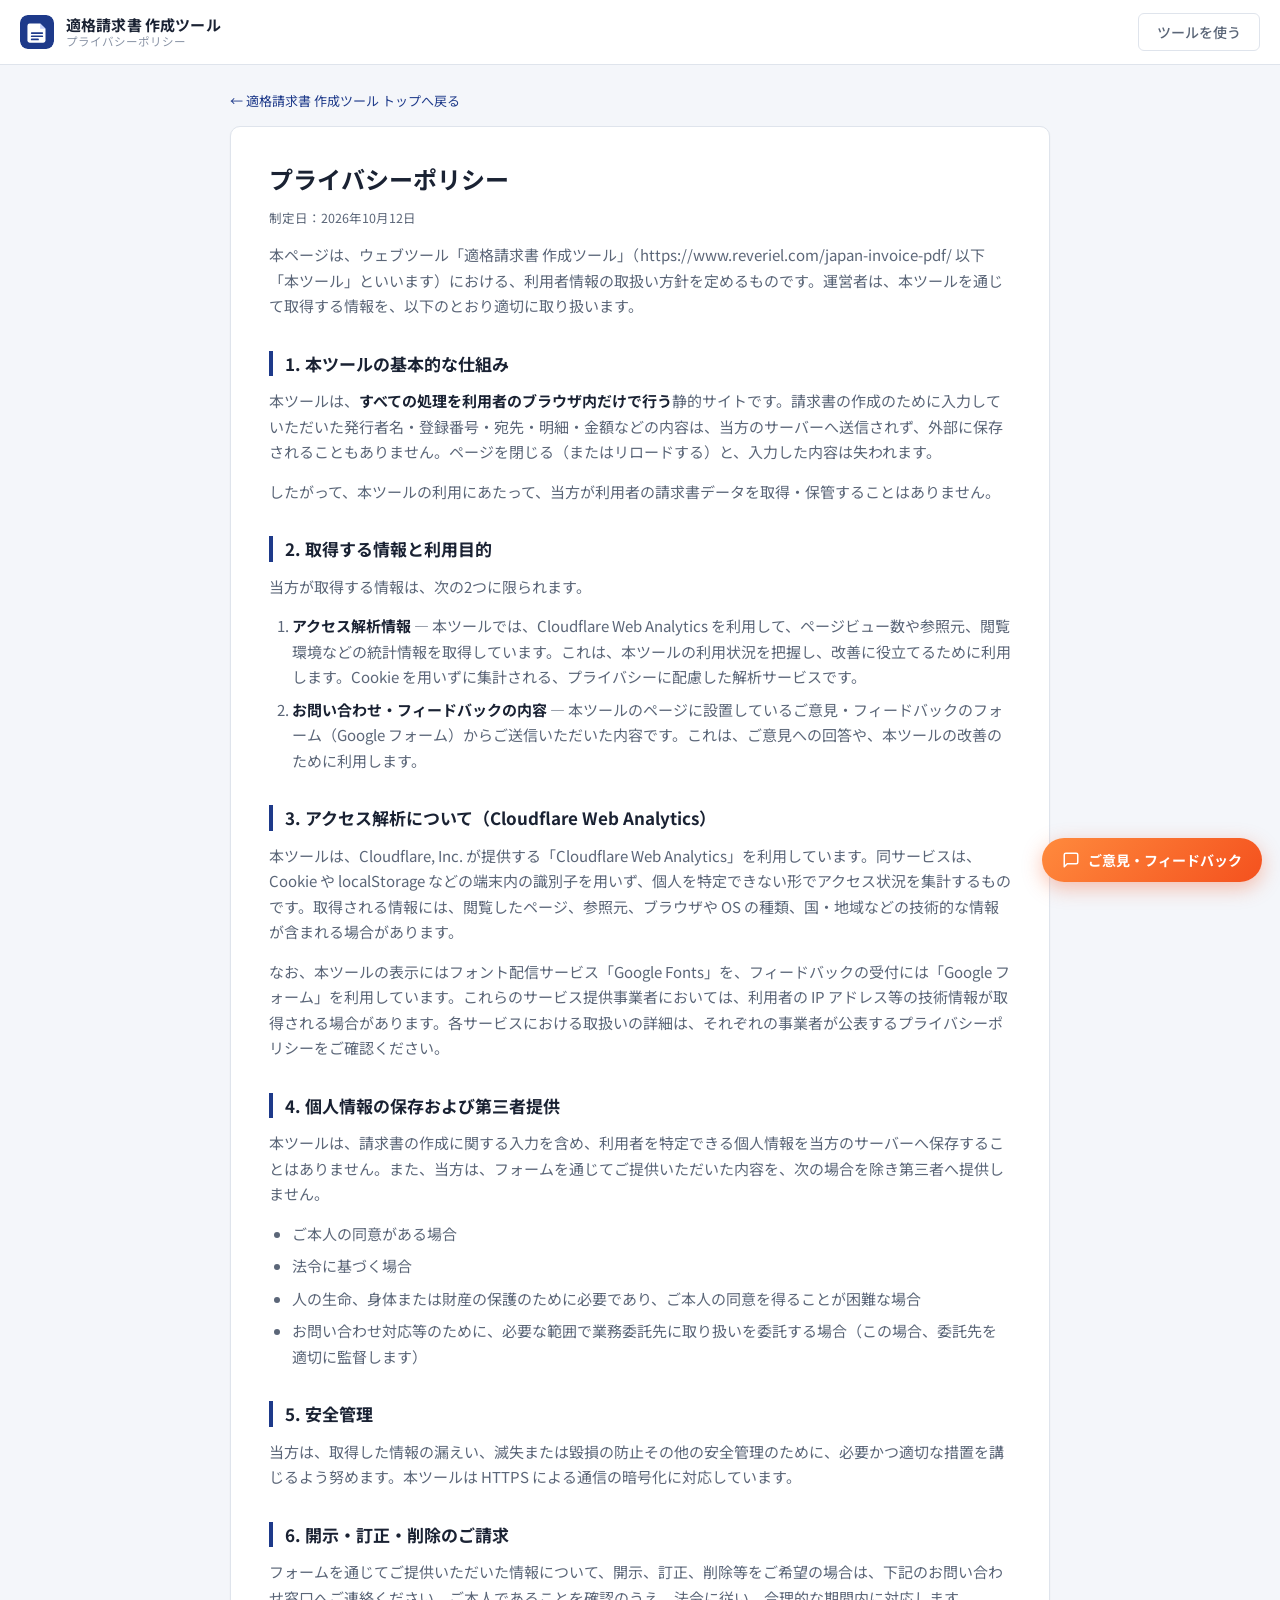
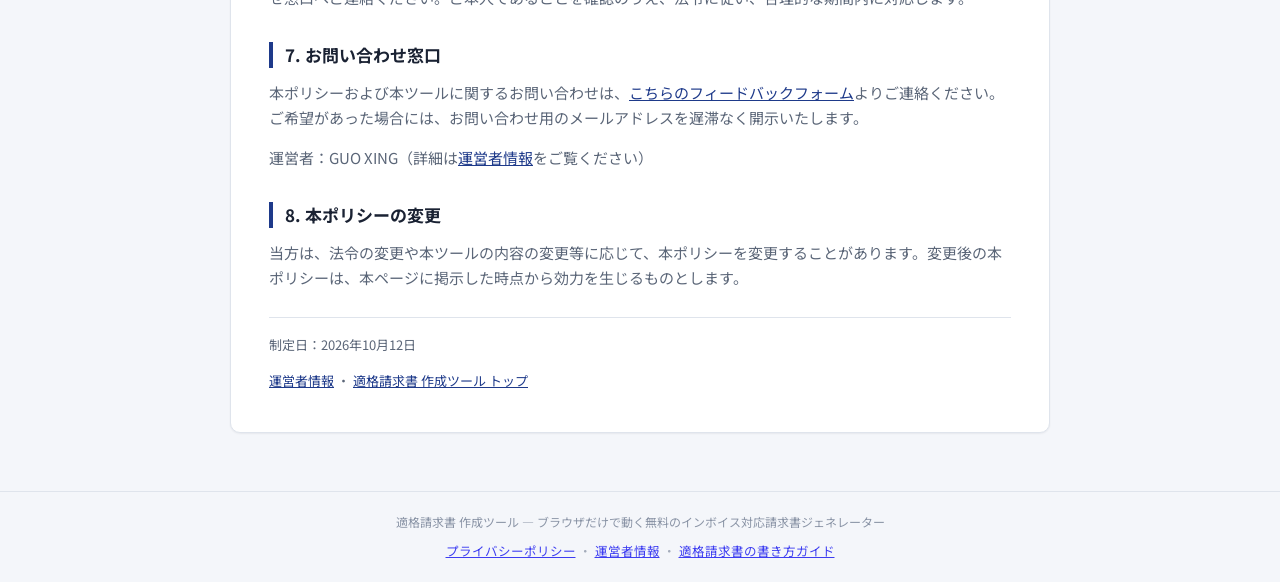
==== privacy.html @ 9e6be1df "PM迭代：补隐私政策/运营者信息/SEO教程页+联盟区块+跨站CTA按钮配色修复" ====
<!DOCTYPE html>
<html lang="ja">
<head>
<meta charset="UTF-8">
<meta name="viewport" content="width=device-width, initial-scale=1">
<title>プライバシーポリシー｜適格請求書 作成ツール</title>
<meta name="description" content="適格請求書 作成ツール（japan-invoice-pdf）のプライバシーポリシーです。入力内容をサーバーに送信しない方針、Cloudflare Web Analytics によるアクセス解析、お問い合わせフォームの取扱いについて記載しています。">
<meta name="robots" content="index, follow">
<link rel="canonical" href="https://www.reveriel.com/japan-invoice-pdf/privacy.html">
<meta property="og:type" content="website">
<meta property="og:title" content="プライバシーポリシー｜適格請求書 作成ツール">
<meta property="og:description" content="入力内容をサーバーに送信しない方針、アクセス解析、お問い合わせの取扱いについて。">
<meta property="og:locale" content="ja_JP">
<meta property="og:url" content="https://www.reveriel.com/japan-invoice-pdf/privacy.html">
<meta property="og:image" content="https://www.reveriel.com/japan-invoice-pdf/og-image.png">
<meta name="twitter:card" content="summary_large_image">
<meta name="twitter:image" content="https://www.reveriel.com/japan-invoice-pdf/og-image.png">
<link rel="icon" href="data:image/svg+xml,%3Csvg xmlns='http://www.w3.org/2000/svg' viewBox='0 0 32 32'%3E%3Crect width='32' height='32' rx='7' fill='%231e3a8a'/%3E%3Cpath d='M9 8h10l5 5v11a2 2 0 0 1-2 2H9a2 2 0 0 1-2-2V10a2 2 0 0 1 2-2z' fill='%23ffffff'/%3E%3Cpath d='M19 8v5h5' fill='%23c7d2fe'/%3E%3Cg stroke='%231e3a8a' stroke-width='1.6' stroke-linecap='round'%3E%3Cpath d='M11 17h10M11 20h10M11 23h6'/%3E%3C/g%3E%3C/svg%3E">
<link rel="preconnect" href="https://fonts.googleapis.com">
<link rel="preconnect" href="https://fonts.gstatic.com" crossorigin>
<link href="https://fonts.googleapis.com/css2?family=Noto+Sans+JP:wght@400;500;700&display=swap" rel="stylesheet">
<link rel="stylesheet" href="style.css">
<link rel="stylesheet" href="legal.css">
<!-- Cloudflare Web Analytics --><script type='module' src='https://static.cloudflareinsights.com/beacon.min.js' data-cf-beacon='{"token": "6fc01bf3ac5e457ba1bd16b91e5b653e"}'></script><!-- End Cloudflare Web Analytics -->
<script type="application/ld+json">
{
  "@context": "https://schema.org",
  "@graph": [
    {
      "@type": "WebPage",
      "name": "プライバシーポリシー",
      "url": "https://www.reveriel.com/japan-invoice-pdf/privacy.html",
      "inLanguage": "ja",
      "description": "適格請求書 作成ツールのプライバシーポリシー。入力内容をサーバーに送信しない方針、アクセス解析、お問い合わせの取扱いについて。",
      "isPartOf": { "@type": "WebSite", "name": "適格請求書 作成ツール", "url": "https://www.reveriel.com/japan-invoice-pdf/" }
    },
    {
      "@type": "BreadcrumbList",
      "itemListElement": [
        { "@type": "ListItem", "position": 1, "name": "適格請求書 作成ツール", "item": "https://www.reveriel.com/japan-invoice-pdf/" },
        { "@type": "ListItem", "position": 2, "name": "プライバシーポリシー", "item": "https://www.reveriel.com/japan-invoice-pdf/privacy.html" }
      ]
    }
  ]
}
</script>
</head>
<body>

<header class="site-header no-print">
  <div class="wrap header-inner">
    <a class="brand" href="https://www.reveriel.com/japan-invoice-pdf/" style="text-decoration:none;color:inherit;">
      <svg class="brand-mark" viewBox="0 0 32 32" aria-hidden="true">
        <rect width="32" height="32" rx="7" fill="currentColor"/>
        <path d="M9 8h10l5 5v11a2 2 0 0 1-2 2H9a2 2 0 0 1-2-2V10a2 2 0 0 1 2-2z" fill="#fff"/>
        <path d="M19 8v5h5" fill="#c7d2fe"/>
        <g stroke="currentColor" stroke-width="1.6" stroke-linecap="round">
          <path d="M11 17h10M11 20h10M11 23h6"/>
        </g>
      </svg>
      <div class="brand-text">
        <strong>適格請求書 作成ツール</strong>
        <span>プライバシーポリシー</span>
      </div>
    </a>
    <div class="header-actions">
      <a class="btn btn-ghost" href="https://www.reveriel.com/japan-invoice-pdf/">ツールを使う</a>
    </div>
  </div>
</header>

<main class="legal-page">
  <div class="wrap">
    <div class="legal-col">
      <a class="legal-back no-print" href="https://www.reveriel.com/japan-invoice-pdf/">← 適格請求書 作成ツール トップへ戻る</a>

      <article class="legal">
        <h1>プライバシーポリシー</h1>
        <p class="legal-meta">制定日：2026年10月12日</p>

        <p>
          本ページは、ウェブツール「適格請求書 作成ツール」（https://www.reveriel.com/japan-invoice-pdf/ 以下「本ツール」といいます）における、利用者情報の取扱い方針を定めるものです。運営者は、本ツールを通じて取得する情報を、以下のとおり適切に取り扱います。
        </p>

        <h2>1. 本ツールの基本的な仕組み</h2>
        <p>
          本ツールは、<strong>すべての処理を利用者のブラウザ内だけで行う</strong>静的サイトです。請求書の作成のために入力していただいた発行者名・登録番号・宛先・明細・金額などの内容は、当方のサーバーへ送信されず、外部に保存されることもありません。ページを閉じる（またはリロードする）と、入力した内容は失われます。
        </p>
        <p>
          したがって、本ツールの利用にあたって、当方が利用者の請求書データを取得・保管することはありません。
        </p>

        <h2>2. 取得する情報と利用目的</h2>
        <p>当方が取得する情報は、次の2つに限られます。</p>
        <ol>
          <li><strong>アクセス解析情報</strong> — 本ツールでは、Cloudflare Web Analytics を利用して、ページビュー数や参照元、閲覧環境などの統計情報を取得しています。これは、本ツールの利用状況を把握し、改善に役立てるために利用します。Cookie を用いずに集計される、プライバシーに配慮した解析サービスです。</li>
          <li><strong>お問い合わせ・フィードバックの内容</strong> — 本ツールのページに設置しているご意見・フィードバックのフォーム（Google フォーム）からご送信いただいた内容です。これは、ご意見への回答や、本ツールの改善のために利用します。</li>
        </ol>

        <h2>3. アクセス解析について（Cloudflare Web Analytics）</h2>
        <p>
          本ツールは、Cloudflare, Inc. が提供する「Cloudflare Web Analytics」を利用しています。同サービスは、Cookie や localStorage などの端末内の識別子を用いず、個人を特定できない形でアクセス状況を集計するものです。取得される情報には、閲覧したページ、参照元、ブラウザや OS の種類、国・地域などの技術的な情報が含まれる場合があります。
        </p>
        <p>
          なお、本ツールの表示にはフォント配信サービス「Google Fonts」を、フィードバックの受付には「Google フォーム」を利用しています。これらのサービス提供事業者においては、利用者の IP アドレス等の技術情報が取得される場合があります。各サービスにおける取扱いの詳細は、それぞれの事業者が公表するプライバシーポリシーをご確認ください。
        </p>

        <h2>4. 個人情報の保存および第三者提供</h2>
        <p>
          本ツールは、請求書の作成に関する入力を含め、利用者を特定できる個人情報を当方のサーバーへ保存することはありません。また、当方は、フォームを通じてご提供いただいた内容を、次の場合を除き第三者へ提供しません。
        </p>
        <ul>
          <li>ご本人の同意がある場合</li>
          <li>法令に基づく場合</li>
          <li>人の生命、身体または財産の保護のために必要であり、ご本人の同意を得ることが困難な場合</li>
          <li>お問い合わせ対応等のために、必要な範囲で業務委託先に取り扱いを委託する場合（この場合、委託先を適切に監督します）</li>
        </ul>

        <h2>5. 安全管理</h2>
        <p>
          当方は、取得した情報の漏えい、滅失または毀損の防止その他の安全管理のために、必要かつ適切な措置を講じるよう努めます。本ツールは HTTPS による通信の暗号化に対応しています。
        </p>

        <h2>6. 開示・訂正・削除のご請求</h2>
        <p>
          フォームを通じてご提供いただいた情報について、開示、訂正、削除等をご希望の場合は、下記のお問い合わせ窓口へご連絡ください。ご本人であることを確認のうえ、法令に従い、合理的な期間内に対応します。
        </p>

        <h2>7. お問い合わせ窓口</h2>
        <p>
          本ポリシーおよび本ツールに関するお問い合わせは、<a href="https://docs.google.com/forms/d/e/1FAIpQLSfHGUfgAlViT3TFiVtJi_EpJ4ioUpd9oGyaJ7rehEV-gBH_PA/viewform?usp=pp_url&amp;entry.1745177199=%E9%81%A9%E6%A0%BC%E8%AB%8B%E6%B1%82%E6%9B%B8PDF" target="_blank" rel="noopener">こちらのフィードバックフォーム</a>よりご連絡ください。ご希望があった場合には、お問い合わせ用のメールアドレスを遅滞なく開示いたします。
        </p>
        <p>
          運営者：GUO XING（詳細は<a href="company.html">運営者情報</a>をご覧ください）
        </p>

        <h2>8. 本ポリシーの変更</h2>
        <p>
          当方は、法令の変更や本ツールの内容の変更等に応じて、本ポリシーを変更することがあります。変更後の本ポリシーは、本ページに掲示した時点から効力を生じるものとします。
        </p>

        <div class="legal-contact">
          <p>制定日：2026年10月12日</p>
          <p class="legal-nav"><a href="company.html">運営者情報</a> ・ <a href="https://www.reveriel.com/japan-invoice-pdf/">適格請求書 作成ツール トップ</a></p>
        </div>
      </article>
    </div>
  </div>
</main>

<footer class="site-footer no-print">
  <div class="wrap">
    <p>適格請求書 作成ツール — ブラウザだけで動く無料のインボイス対応請求書ジェネレーター</p>
    <p style="margin-top:8px;font-size:12.5px;opacity:.75;"><a href="https://www.reveriel.com/japan-invoice-pdf/privacy.html">プライバシーポリシー</a> ・ <a href="https://www.reveriel.com/japan-invoice-pdf/company.html">運営者情報</a> ・ <a href="https://www.reveriel.com/japan-invoice-pdf/kakikata.html">適格請求書の書き方ガイド</a></p>
  </div>
</footer>

<!-- フィードバックFAB（右下固定） -->
<a href="https://docs.google.com/forms/d/e/1FAIpQLSfHGUfgAlViT3TFiVtJi_EpJ4ioUpd9oGyaJ7rehEV-gBH_PA/viewform?usp=pp_url&amp;entry.1745177199=%E9%81%A9%E6%A0%BC%E8%AB%8B%E6%B1%82%E6%9B%B8PDF" target="_blank" rel="noopener" class="feedback-fab" aria-label="ご意見・フィードバックを送る">
  <svg viewBox="0 0 24 24" fill="none" stroke="currentColor" stroke-width="2" stroke-linecap="round" stroke-linejoin="round" aria-hidden="true"><path d="M21 15a2 2 0 0 1-2 2H7l-4 4V5a2 2 0 0 1 2-2h14a2 2 0 0 1 2 2z"/></svg>
  <span>ご意見・フィードバック</span>
</a>
</body>
</html>
---- style.css ----
/* =========================================================
   適格請求書 作成ツール — style.css
   ========================================================= */

:root {
  --c-bg:            #f4f6fa;
  --c-surface:       #ffffff;
  --c-surface-2:     #f8fafc;
  --c-border:        #dfe4ec;
  --c-border-strong: #c3cad6;
  --c-text:          #1a2233;
  --c-text-muted:    #5b6678;
  --c-text-faint:    #8a94a6;
  --c-accent:        #1e3a8a;
  --c-accent-soft:   #e8edf9;
  --c-accent-hover:  #16295f;
  --c-danger:        #b42318;
  --c-danger-soft:   #fef3f2;
  --c-success:       #067647;
  --c-warn:          #8a5300;
  --c-warn-soft:     #fff7e8;
  --c-warn-border:   #f0cf94;
  --c-focus:         #4f7cf7;

  --paper-bg:        #ffffff;
  --paper-ink:       #111827;
  --paper-line:      #d7dce5;
  --paper-line-soft: #eaedf3;
  --paper-accent:    #1e3a8a;

  --radius:    10px;
  --radius-sm: 6px;
  --shadow-sm: 0 1px 2px rgba(16, 24, 40, .06);
  --shadow-lg: 0 4px 24px rgba(16, 24, 40, .10);

  --font: "Noto Sans JP", -apple-system, BlinkMacSystemFont, "Hiragino Kaku Gothic ProN",
          "Hiragino Sans", "Yu Gothic", Meiryo, sans-serif;
  --font-num: "Noto Sans JP", ui-monospace, "SF Mono", Menlo, Consolas, monospace;
}

@media (prefers-color-scheme: dark) {
  :root {
    --c-bg:            #10141c;
    --c-surface:       #18202c;
    --c-surface-2:     #1e2733;
    --c-border:        #2c3644;
    --c-border-strong: #3d4a5c;
    --c-text:          #e8ecf3;
    --c-text-muted:    #a2adbe;
    --c-text-faint:    #7d8899;
    --c-accent:        #7f9bf5;
    --c-accent-soft:   #1e2a45;
    --c-accent-hover:  #9db3f8;
    --c-danger:        #f4746a;
    --c-danger-soft:   #33191a;
    --c-success:       #4ec98b;
    --c-warn:          #f0c479;
    --c-warn-soft:     #2c2416;
    --c-warn-border:   #5c4a24;
    --shadow-sm: 0 1px 2px rgba(0, 0, 0, .4);
    --shadow-lg: 0 4px 24px rgba(0, 0, 0, .5);
  }
}

* { box-sizing: border-box; }

/* `hidden` 属性は UA スタイルの [hidden]{display:none} に依存するため、
   作者スタイルで display を指定した要素では無効になる。確実に効かせる。 */
[hidden] { display: none !important; }

html { -webkit-text-size-adjust: 100%; }

body {
  margin: 0;
  background: var(--c-bg);
  color: var(--c-text);
  font-family: var(--font);
  font-size: 15px;
  line-height: 1.7;
  font-feature-settings: "palt" 0;
}

.wrap {
  width: 100%;
  max-width: 1440px;
  margin-inline: auto;
  padding-inline: 20px;
}

.ic { width: 1.1em; height: 1.1em; flex: none; }

/* ---------------- ヘッダー ---------------- */

.site-header {
  position: sticky;
  top: 0;
  z-index: 30;
  background: var(--c-surface);
  border-bottom: 1px solid var(--c-border);
  backdrop-filter: saturate(180%) blur(8px);
}

.header-inner {
  display: flex;
  align-items: center;
  justify-content: space-between;
  gap: 16px;
  min-height: 64px;
  flex-wrap: wrap;
  padding-block: 10px;
}

.brand { display: flex; align-items: center; gap: 12px; }

.brand-mark {
  width: 34px; height: 34px; flex: none;
  color: var(--c-accent);
  border-radius: 8px;
}

.brand-text { display: flex; flex-direction: column; line-height: 1.3; }
.brand-text strong { font-size: 15px; font-weight: 700; letter-spacing: .01em; }
.brand-text span { font-size: 11.5px; color: var(--c-text-faint); }

.header-actions { display: flex; align-items: center; gap: 8px; }

/* ---------------- ボタン ---------------- */

.btn {
  display: inline-flex;
  align-items: center;
  justify-content: center;
  gap: 7px;
  padding: 10px 18px;
  font-family: inherit;
  font-size: 14px;
  font-weight: 500;
  line-height: 1.2;
  border: 1px solid transparent;
  border-radius: var(--radius-sm);
  cursor: pointer;
  text-decoration: none;
  transition: background-color .15s, border-color .15s, color .15s;
  white-space: nowrap;
}

.btn:focus-visible { outline: 2px solid var(--c-focus); outline-offset: 2px; }

.btn-primary { background: var(--c-accent); color: #fff; }
.btn-primary:hover { background: var(--c-accent-hover); }
@media (prefers-color-scheme: dark) { .btn-primary { color: #0d1220; } }

.btn-ghost {
  background: transparent;
  color: var(--c-text-muted);
  border-color: var(--c-border);
}
.btn-ghost:hover { background: var(--c-surface-2); color: var(--c-text); }

.btn-outline {
  background: var(--c-surface);
  color: var(--c-accent);
  border-color: var(--c-border-strong);
}
.btn-outline:hover { background: var(--c-accent-soft); border-color: var(--c-accent); }

.btn-sm { padding: 7px 13px; font-size: 13px; }

.btn-icon {
  padding: 6px;
  width: 30px; height: 30px;
  background: transparent;
  border-color: transparent;
  color: var(--c-text-faint);
  border-radius: var(--radius-sm);
}
.btn-icon:hover { color: var(--c-danger); background: var(--c-danger-soft); }

/* ---------------- レイアウト ---------------- */

.layout {
  display: grid;
  grid-template-columns: minmax(380px, 1fr) minmax(0, 1.25fr);
  gap: 26px;
  align-items: start;
  padding-block: 26px 40px;
}

@media (max-width: 980px) {
  /* minmax(0,1fr) にしないと、中の要素の min-content 幅で
     グリッドが横に広がってしまう（横スクロールの原因） */
  .layout { grid-template-columns: minmax(0, 1fr); gap: 20px; }
}

.pane { min-width: 0; }

.form-pane { display: flex; flex-direction: column; gap: 14px; }

.pane-head h2 { margin: 0 0 4px; font-size: 17px; font-weight: 700; }
.pane-head .hint { margin: 0; }

/* ---------------- フォーム ---------------- */

.card {
  background: var(--c-surface);
  border: 1px solid var(--c-border);
  border-radius: var(--radius);
  padding: 18px;
  margin: 0 0 14px;
  box-shadow: var(--shadow-sm);
}

.card legend {
  display: flex;
  align-items: center;
  gap: 8px;
  padding: 0 6px;
  font-size: 13.5px;
  font-weight: 700;
  color: var(--c-text);
}

.req-badge {
  font-size: 10.5px;
  font-weight: 500;
  letter-spacing: .02em;
  color: var(--c-accent);
  background: var(--c-accent-soft);
  border-radius: 999px;
  padding: 2px 9px;
  white-space: nowrap;
}

.field { margin-bottom: 14px; }
.field:last-child { margin-bottom: 0; }

.field label {
  display: block;
  font-size: 13px;
  font-weight: 500;
  color: var(--c-text-muted);
  margin-bottom: 5px;
}

.req {
  display: inline-block;
  margin-left: 6px;
  font-size: 10.5px;
  font-weight: 500;
  color: var(--c-danger);
  border: 1px solid currentColor;
  border-radius: 3px;
  padding: 0 4px;
  line-height: 1.5;
  vertical-align: 1px;
}

input[type="text"],
input[type="date"],
select,
textarea {
  width: 100%;
  padding: 9px 11px;
  font-family: inherit;
  font-size: 14px;
  color: var(--c-text);
  background: var(--c-surface-2);
  border: 1px solid var(--c-border);
  border-radius: var(--radius-sm);
  transition: border-color .15s, box-shadow .15s, background-color .15s;
}

textarea { resize: vertical; line-height: 1.6; }

input:focus, select:focus, textarea:focus {
  outline: none;
  background: var(--c-surface);
  border-color: var(--c-accent);
  box-shadow: 0 0 0 3px var(--c-accent-soft);
}

input[aria-invalid="true"] {
  border-color: var(--c-danger);
  background: var(--c-danger-soft);
}
input[aria-invalid="true"]:focus { box-shadow: 0 0 0 3px var(--c-danger-soft); }

.help {
  margin: 5px 0 0;
  font-size: 11.5px;
  color: var(--c-text-faint);
  line-height: 1.5;
}

.error {
  margin: 5px 0 0;
  font-size: 11.5px;
  font-weight: 500;
  color: var(--c-danger);
  line-height: 1.5;
}

.hint {
  font-size: 12px;
  color: var(--c-text-faint);
  line-height: 1.6;
}

/* ---------------- 明細行 ---------------- */

.rows-head,
.row {
  display: grid;
  grid-template-columns: minmax(0, 1fr) 62px 96px 74px 30px;
  gap: 7px;
  align-items: center;
}

/* グリッド項目の min-width:auto を解除して、狭い画面でも潰れず縮むようにする */
.rows-head > *,
.row > * { min-width: 0; }

@media (max-width: 560px) {
  .rows-head,
  .row {
    grid-template-columns: minmax(0, 1fr) 44px 76px 58px 28px;
    gap: 5px;
  }
  .row input,
  .row select { padding: 6px 6px; font-size: 12.5px; }
  .rows-head { font-size: 10px; }
}

.rows-head {
  padding: 0 0 5px;
  font-size: 11px;
  color: var(--c-text-faint);
  font-weight: 500;
}

.rows { display: flex; flex-direction: column; gap: 7px; }

.row input,
.row select { padding: 7px 9px; font-size: 13.5px; }
.row .num { text-align: right; font-variant-numeric: tabular-nums; }
.row select { padding-inline: 6px; }

.rows-head .c-qty,
.rows-head .c-price { text-align: right; }

.rows-actions {
  display: flex;
  align-items: center;
  gap: 12px;
  flex-wrap: wrap;
  margin-top: 12px;
}
.rows-actions .hint { margin: 0; flex: 1 1 200px; }

/* ---------------- プレビュー ---------------- */

.preview-pane { position: sticky; top: 88px; }

@media (max-width: 980px) {
  .preview-pane { position: static; }
}

.preview-bar {
  display: flex;
  align-items: center;
  gap: 7px;
  font-size: 12px;
  color: var(--c-text-faint);
  margin-bottom: 8px;
  padding-left: 2px;
}

.preview-bar .dot {
  width: 7px; height: 7px;
  border-radius: 50%;
  background: var(--c-success);
  box-shadow: 0 0 0 3px color-mix(in srgb, var(--c-success) 20%, transparent);
}

.paper-wrap { overflow-x: auto; }

.paper {
  width: 100%;
  max-width: 210mm;
  min-height: 297mm;
  margin-inline: auto;
  padding: 14mm 15mm;
  background: var(--paper-bg);
  color: var(--paper-ink);
  border: 1px solid var(--c-border);
  border-radius: 4px;
  box-shadow: var(--shadow-lg);
  font-size: 12.5px;
  line-height: 1.65;
}

/* 書類タイトル */
.doc-title {
  margin: 0 0 20px;
  font-size: 24px;
  font-weight: 700;
  letter-spacing: .14em;
  text-align: center;
  color: var(--paper-ink);
}

/* 宛先・発行者 */
.doc-head {
  display: flex;
  justify-content: space-between;
  align-items: flex-start;
  gap: 20px;
  margin-bottom: 18px;
}

.doc-head-left { flex: 1 1 auto; min-width: 0; }
.doc-head-right { flex: none; text-align: right; max-width: 45%; }

.doc-to {
  margin: 0 0 10px;
  font-size: 17px;
  font-weight: 600;
  line-height: 1.45;
  border-bottom: 1px solid var(--paper-line);
  padding-bottom: 6px;
}

.client-name { word-break: break-word; }

.honorific {
  margin-left: 6px;
  font-size: 13px;
  font-weight: 500;
  color: #4b5563;
}

.doc-meta-line {
  margin: 0 0 3px;
  font-size: 12.5px;
  display: flex;
  gap: 10px;
}

.meta-label {
  color: #6b7280;
  flex: none;
  min-width: 5.6em;
}

.doc-meta-line > span:last-child {
  font-variant-numeric: tabular-nums;
  font-weight: 500;
}

.issuer-name {
  margin: 0 0 3px;
  font-size: 15px;
  font-weight: 600;
  line-height: 1.4;
  word-break: break-word;
}

.issuer-reg {
  margin: 0;
  font-size: 12px;
  color: #374151;
  font-variant-numeric: tabular-nums;
  letter-spacing: .02em;
}

/* ご請求金額 */
.total-banner {
  display: flex;
  align-items: baseline;
  justify-content: space-between;
  gap: 16px;
  background: #f1f4fa;
  border: 1px solid var(--paper-line);
  border-left: 4px solid var(--paper-accent);
  border-radius: 3px;
  padding: 11px 16px;
  margin-bottom: 18px;
}

.total-label { font-size: 13px; font-weight: 600; color: #374151; }

.total-value {
  font-size: 24px;
  font-weight: 700;
  letter-spacing: .01em;
  font-variant-numeric: tabular-nums;
  white-space: nowrap;
}

/* 明細テーブル */
.items-table,
.breakdown-table {
  width: 100%;
  border-collapse: collapse;
  font-variant-numeric: tabular-nums;
}

.items-table { margin-bottom: 6px; }

.items-table th,
.items-table td {
  border-bottom: 1px solid var(--paper-line-soft);
  padding: 7px 8px;
  vertical-align: top;
  text-align: left;
}

.items-table thead th {
  background: #f3f5f9;
  border-top: 1px solid var(--paper-line);
  border-bottom: 1px solid var(--paper-line);
  font-size: 11.5px;
  font-weight: 600;
  color: #4b5563;
  white-space: nowrap;
}

.items-table tbody tr:last-child td { border-bottom: 1px solid var(--paper-line); }

.items-table .th-qty,  .items-table .td-qty,
.items-table .th-price, .items-table .td-price,
.items-table .th-amount, .items-table .td-amount { text-align: right; }

.items-table .th-tax, .items-table .td-tax { text-align: center; white-space: nowrap; }

.th-name { width: auto; min-width: 34%; }
.th-qty { width: 9%; }
.th-price { width: 17%; }
.th-tax { width: 12%; }
.th-amount { width: 19%; }

.item-name { word-break: break-word; }

.tax-mark {
  color: var(--paper-accent);
  font-weight: 700;
  margin-left: 2px;
}

.reduced-note {
  margin: 5px 0 16px;
  font-size: 11px;
  color: #4b5563;
}

/* 税率ごとの内訳 + 合計 */
.summary {
  display: grid;
  grid-template-columns: 1fr minmax(200px, 15.5em);
  gap: 18px;
  align-items: start;
  margin-bottom: 20px;
}

@media (max-width: 560px) {
  .summary { grid-template-columns: 1fr; gap: 12px; }
}

.breakdown-table th,
.breakdown-table td {
  padding: 6px 9px;
  border-bottom: 1px solid var(--paper-line-soft);
  font-size: 11.5px;
  text-align: left;
}

.breakdown-table thead th {
  background: #f3f5f9;
  border-top: 1px solid var(--paper-line);
  border-bottom: 1px solid var(--paper-line);
  font-weight: 600;
  color: #4b5563;
}

.breakdown-table .num { text-align: right; }
.breakdown-table tbody tr:last-child td { border-bottom: 1px solid var(--paper-line); }

.summary-totals {
  border: 1px solid var(--paper-line);
  border-radius: 3px;
  overflow: hidden;
}

.sum-row {
  display: flex;
  justify-content: space-between;
  align-items: baseline;
  gap: 12px;
  padding: 7px 12px;
  font-size: 12.5px;
  border-bottom: 1px solid var(--paper-line-soft);
}

.sum-row:last-child { border-bottom: 0; }

.sum-row .num { font-variant-numeric: tabular-nums; white-space: nowrap; }

.sum-grand {
  background: #f1f4fa;
  border-top: 1px solid var(--paper-line);
  font-size: 15px;
  font-weight: 700;
  padding-block: 10px;
}

.sum-grand .num { font-size: 17px; }

/* 備考・振込先 */
.doc-foot {
  display: grid;
  gap: 12px;
  margin-top: 4px;
}

.foot-block { border-top: 1px solid var(--paper-line-soft); padding-top: 9px; }

.foot-title {
  margin: 0 0 4px;
  font-size: 11.5px;
  font-weight: 700;
  color: #4b5563;
  letter-spacing: .04em;
}

.foot-body {
  margin: 0;
  font-size: 12px;
  white-space: pre-wrap;
  word-break: break-word;
  line-height: 1.65;
}

.paper-footnote {
  margin: 22px 0 0;
  padding-top: 8px;
  border-top: 1px solid var(--paper-line-soft);
  font-size: 10.5px;
  color: #6b7280;
}

/* プレースホルダ・未入力表示（画面上のみ。印刷時は非表示） */
.ph {
  color: #9aa3b2;
  font-weight: 400;
}

.reg-missing,
.reg-bad {
  color: #9aa3b2;
  font-weight: 500;
}

.reg-bad {
  color: #b42318;
  text-decoration: underline wavy currentColor 1px;
  text-underline-offset: 3px;
}

.empty-cell {
  color: #9aa3b2;
  text-align: center !important;
  padding: 14px 8px !important;
}

/* ---------------- プライバシー注記 ---------------- */

.privacy-note {
  display: flex;
  align-items: flex-start;
  gap: 8px;
  margin: 0;
  padding: 11px 14px;
  font-size: 12px;
  color: var(--c-text-muted);
  background: var(--c-surface-2);
  border: 1px solid var(--c-border);
  border-radius: var(--radius);
  line-height: 1.6;
}

.privacy-note .ic { color: var(--c-success); margin-top: .2em; }

/* ---------------- SEO セクション ---------------- */

.seo {
  grid-column: 1 / -1;
  background: var(--c-surface);
  border: 1px solid var(--c-border);
  border-radius: var(--radius);
  padding: 28px 30px;
  box-shadow: var(--shadow-sm);
}

@media (max-width: 640px) {
  .seo { padding: 22px 18px; }
}

.seo h2 {
  margin: 0 0 12px;
  font-size: 19px;
  font-weight: 700;
}

.seo h3 {
  margin: 26px 0 10px;
  font-size: 15px;
  font-weight: 700;
  padding-left: 10px;
  border-left: 3px solid var(--c-accent);
}

.seo p {
  margin: 0 0 12px;
  color: var(--c-text-muted);
  max-width: 82ch;
}

.seo strong { color: var(--c-text); font-weight: 700; }

.seo-list {
  margin: 0 0 8px;
  padding-left: 1.3em;
  color: var(--c-text-muted);
  max-width: 82ch;
}

.seo-list li { margin-bottom: 7px; }

.faq { margin: 0; max-width: 82ch; }
.faq dt {
  font-weight: 700;
  color: var(--c-text);
  margin-top: 14px;
  font-size: 14px;
}
.faq dd {
  margin: 4px 0 0;
  color: var(--c-text-muted);
}

.disclaimer {
  margin-top: 24px !important;
  padding-top: 14px;
  border-top: 1px solid var(--c-border);
  font-size: 12px;
  color: var(--c-text-faint) !important;
}

/* ---------------- フッター ---------------- */

.site-footer {
  border-top: 1px solid var(--c-border);
  padding-block: 20px;
  margin-top: 10px;
}

.site-footer p {
  margin: 0;
  font-size: 12px;
  color: var(--c-text-faint);
  text-align: center;
}

/* =========================================================
   印刷 / PDF 出力
   ========================================================= */

@page {
  size: A4 portrait;
  margin: 14mm 15mm;
}

@media print {
  :root {
    --c-bg: #fff;
    --c-surface: #fff;
  }

  html, body {
    background: #fff !important;
    color: #000;
    font-size: 11pt;
  }

  /* 印刷対象（プレビュー）を素直に流すためのリセット。
     注意: `.pane` はここに含めないこと。`.form-pane` も `.pane` を持つため、
     後方の display:block !important が非表示指定を打ち消してしまう。 */
  .wrap,
  .layout,
  .preview-pane,
  .preview-pane .paper-wrap {
    display: block !important;
    width: auto !important;
    max-width: none !important;
    margin: 0 !important;
    padding: 0 !important;
    gap: 0 !important;
    position: static !important;
    overflow: visible !important;
    box-shadow: none !important;
    border: 0 !important;
    background: transparent !important;
  }

  /* 印刷しない要素。上のリセットより必ず後に置く。 */
  .no-print,
  .feedback-fab,
  .site-header,
  .form-pane,
  .seo,
  .site-footer,
  .preview-bar {
    display: none !important;
  }

  .paper {
    width: 100% !important;
    max-width: none !important;
    min-height: 0 !important;
    margin: 0 !important;
    padding: 0 !important;
    border: 0 !important;
    border-radius: 0 !important;
    box-shadow: none !important;
    background: #fff !important;
    color: #000 !important;
    font-size: 10pt;
    line-height: 1.5;
  }

  .items-table thead { display: table-header-group; }
  .items-table tr,
  .breakdown-table tr,
  .foot-block,
  .total-banner,
  .summary,
  .doc-head {
    break-inside: avoid;
    page-break-inside: avoid;
  }

  .doc-title { break-after: avoid; page-break-after: avoid; }
  .doc-title { font-size: 18pt; margin-bottom: 11mm; }
  .items-table thead th,
  .breakdown-table thead th,
  .total-banner,
  .sum-grand { -webkit-print-color-adjust: exact; print-color-adjust: exact; }
  .items-table thead th,
  .breakdown-table thead th { background: #f0f0f0 !important; }
  .total-banner,
  .sum-grand { background: #f2f2f2 !important; }

  .doc-foot { break-inside: auto; }
  a[href]::after { content: none !important; }

  /* 画面用のヒント表示は紙に出さない */
  .ph { display: none !important; }
  .reg-bad {
    color: #000 !important;
    text-decoration: none !important;
  }
  .empty-cell { color: #6b7280 !important; }
}

/* =========================================================
   シェア（バイラル導線） — 印刷時は .no-print で非表示
   ========================================================= */
.share-block {
  grid-column: 1 / -1;
  background: var(--c-surface);
  border: 1px solid var(--c-border);
  border-radius: var(--radius);
  padding: 20px 22px;
  box-shadow: var(--shadow-sm);
}
.share-block-title {
  display: flex;
  align-items: center;
  gap: 8px;
  margin: 0 0 14px;
  font-size: 14px;
  font-weight: 700;
  color: var(--c-text);
}
.share-block-title svg { width: 16px; height: 16px; color: var(--c-accent); flex-shrink: 0; }
.share-row { display: flex; flex-wrap: wrap; gap: 10px; }
.share-btn { flex: 1 1 150px; min-width: 0; }
.share-btn .share-logo { width: 18px; height: 18px; flex-shrink: 0; }
.share-x { background: #0f1419; color: #fff; border-color: #0f1419; }
.share-x:hover { background: #2a3036; border-color: #2a3036; }
.share-line { background: #06c755; color: #fff; border-color: #06c755; }
.share-line:hover { background: #05b34c; border-color: #05b34c; }
.share-copy, .share-img { background: transparent; color: var(--c-text-muted); border-color: var(--c-border); }
.share-copy:hover, .share-img:hover { background: var(--c-surface-2); color: var(--c-text); }
.share-btn[disabled] { opacity: .6; cursor: default; }
.share-url { margin: 12px 0 0; font-size: 12px; color: var(--c-text-faint); word-break: break-all; }
@media (max-width: 560px) {
  .share-block { padding: 18px 16px; }
  .share-row { gap: 8px; }
  .share-btn { flex: 1 1 calc(50% - 4px); font-size: 13px; padding: 10px 10px; }
  .share-btn span { white-space: normal; }
}

/* ===== フィードバックFAB（右下固定・常時表示） ===== */
.feedback-fab {
  position: fixed;
  right: 18px;
  bottom: 18px;
  z-index: 10000;
  display: inline-flex;
  align-items: center;
  gap: 8px;
  padding: 13px 20px;
  background: linear-gradient(135deg, #ff8a3d, #f4511e);
  color: #fff !important;
  border-radius: 999px;
  box-shadow: 0 6px 20px rgba(244, 81, 30, 0.35);
  font-size: 14px;
  font-weight: 700;
  line-height: 1;
  text-decoration: none !important;
  transition: transform 0.15s ease, box-shadow 0.15s ease;
}
.feedback-fab:hover {
  transform: translateY(-3px);
  box-shadow: 0 10px 28px rgba(244, 81, 30, 0.45);
  color: #fff !important;
}
.feedback-fab:focus-visible { outline: 3px solid rgba(244, 81, 30, 0.5); outline-offset: 2px; }
.feedback-fab svg { width: 18px; height: 18px; flex: none; }
@media (max-width: 600px) {
  .feedback-fab { right: 14px; bottom: 14px; padding: 11px 16px; font-size: 13px; }
  .feedback-fab svg { width: 16px; height: 16px; }
}
---- legal.css ----
/* =========================================================
   法務ページ（プライバシーポリシー / 運営者情報）共通スタイル
   style.css の CSS 変数を継承。暗色は style.css 側で自動対応。
   ========================================================= */

.legal-page { padding-block: 22px 48px; }

.legal-col { max-width: 820px; margin-inline: auto; }

.legal-back {
  display: inline-block;
  margin-bottom: 14px;
  font-size: 13px;
  color: var(--c-accent);
  text-decoration: none;
}
.legal-back:hover { text-decoration: underline; }

.legal {
  background: var(--c-surface);
  border: 1px solid var(--c-border);
  border-radius: var(--radius);
  box-shadow: var(--shadow-sm);
  padding: 34px 38px 40px;
}
@media (max-width: 640px) { .legal { padding: 22px 18px 26px; } }

.legal h1 {
  margin: 0 0 10px;
  font-size: 24px;
  line-height: 1.5;
  color: var(--c-text);
}
.legal h2 {
  margin: 32px 0 12px;
  padding-left: 12px;
  font-size: 17px;
  line-height: 1.5;
  border-left: 4px solid var(--c-accent);
  color: var(--c-text);
}
.legal p { margin: 0 0 14px; color: var(--c-text-muted); }
.legal strong { color: var(--c-text); font-weight: 700; }
.legal ul, .legal ol { margin: 0 0 16px; padding-left: 1.5em; color: var(--c-text-muted); }
.legal li { margin-bottom: 7px; }
.legal a:not(.btn) { color: var(--c-accent); }

.legal-meta { margin: 0 0 22px; font-size: 12.5px; color: var(--c-text-faint); }

.legal-table {
  width: 100%;
  margin: 0 0 18px;
  border-collapse: collapse;
  font-size: 14px;
}
.legal-table th,
.legal-table td {
  padding: 12px 14px;
  text-align: left;
  vertical-align: top;
  border: 1px solid var(--c-border);
  color: var(--c-text-muted);
  line-height: 1.75;
}
.legal-table th {
  width: 11em;
  background: var(--c-surface-2);
  color: var(--c-text);
  font-weight: 700;
  white-space: nowrap;
}
@media (max-width: 560px) {
  .legal-table th { white-space: normal; width: 8.5em; }
  .legal-table th, .legal-table td { padding: 10px 11px; font-size: 13.5px; }
}

.legal-contact {
  margin-top: 26px;
  padding-top: 16px;
  border-top: 1px solid var(--c-border);
  font-size: 13px;
  color: var(--c-text-faint);
}
.legal-contact p:last-child { margin-bottom: 0; }

.legal-nav {
  margin-top: 18px;
  font-size: 13px;
  color: var(--c-text-faint);
}
.legal-nav a { color: var(--c-accent); }

@media print {
  .site-header, .site-footer, .feedback-fab, .legal-back { display: none !important; }
  .legal { border: 0; box-shadow: none; padding: 0; }
}
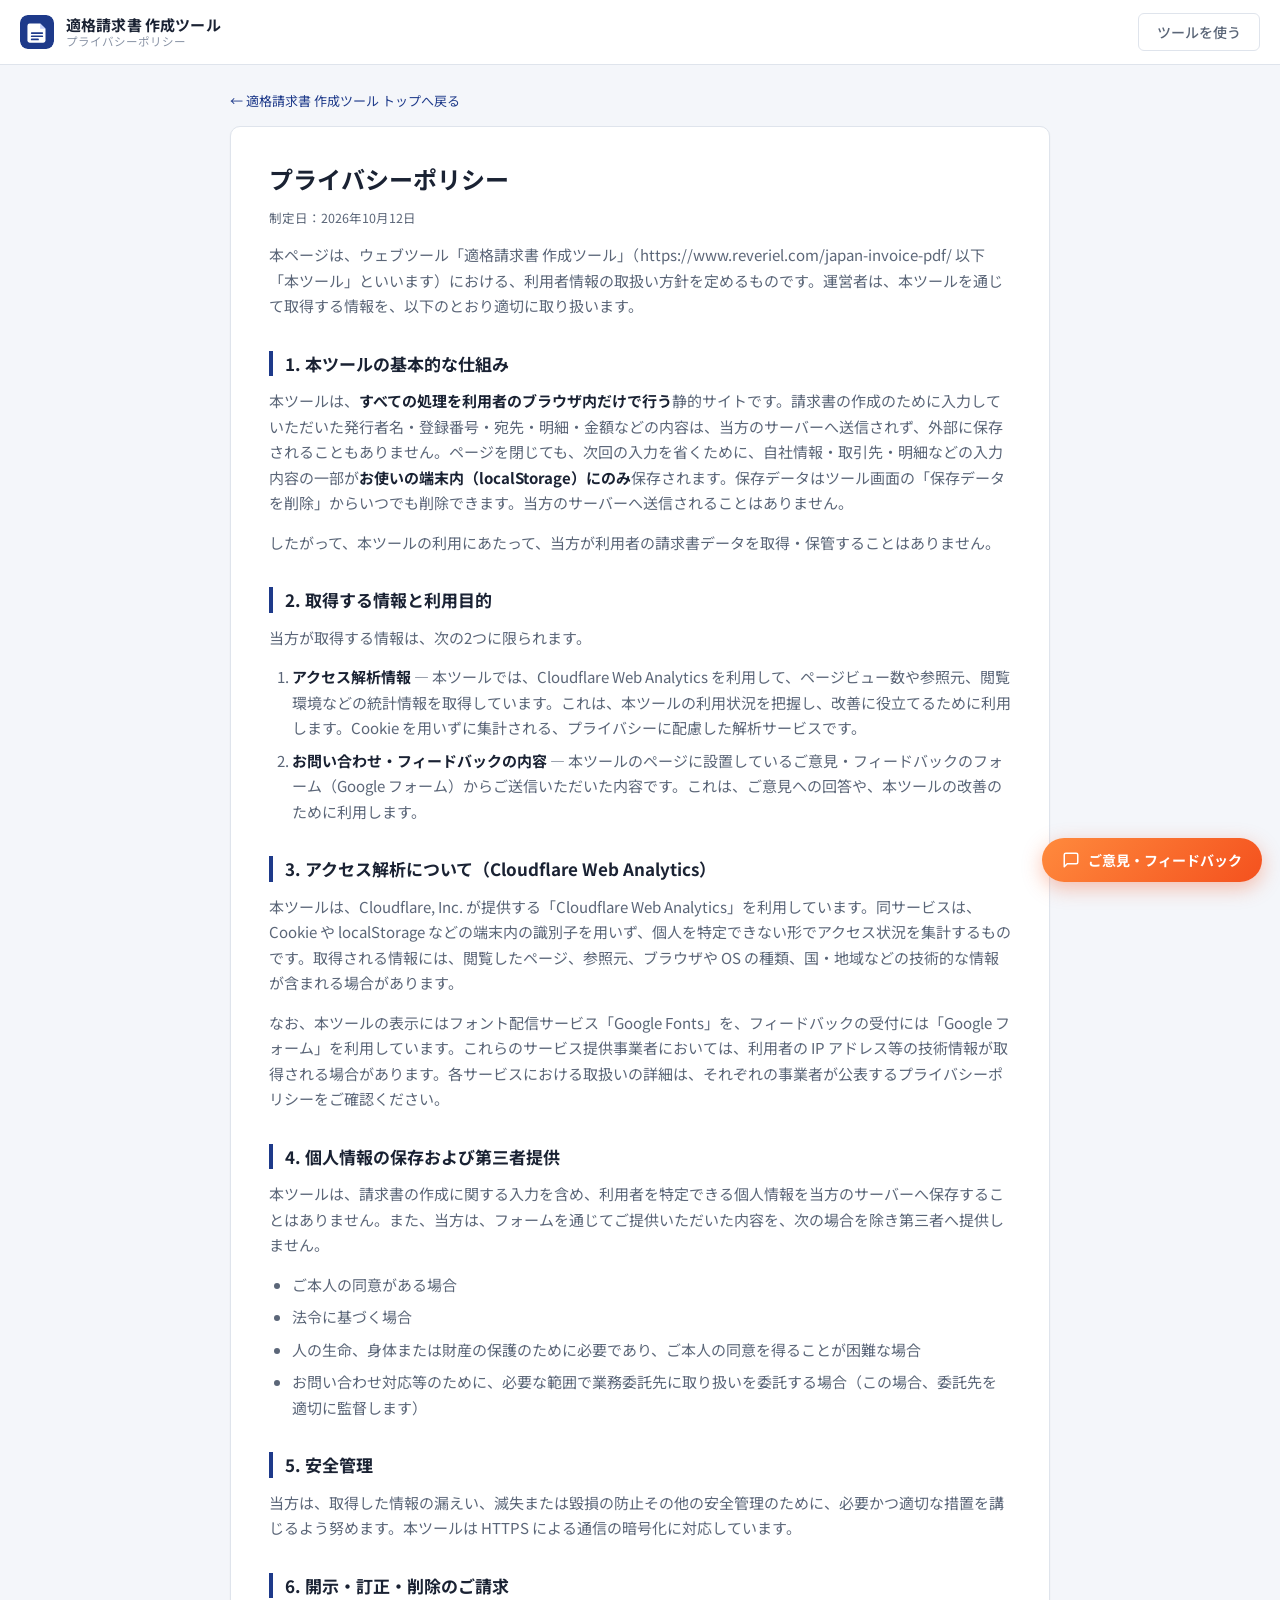
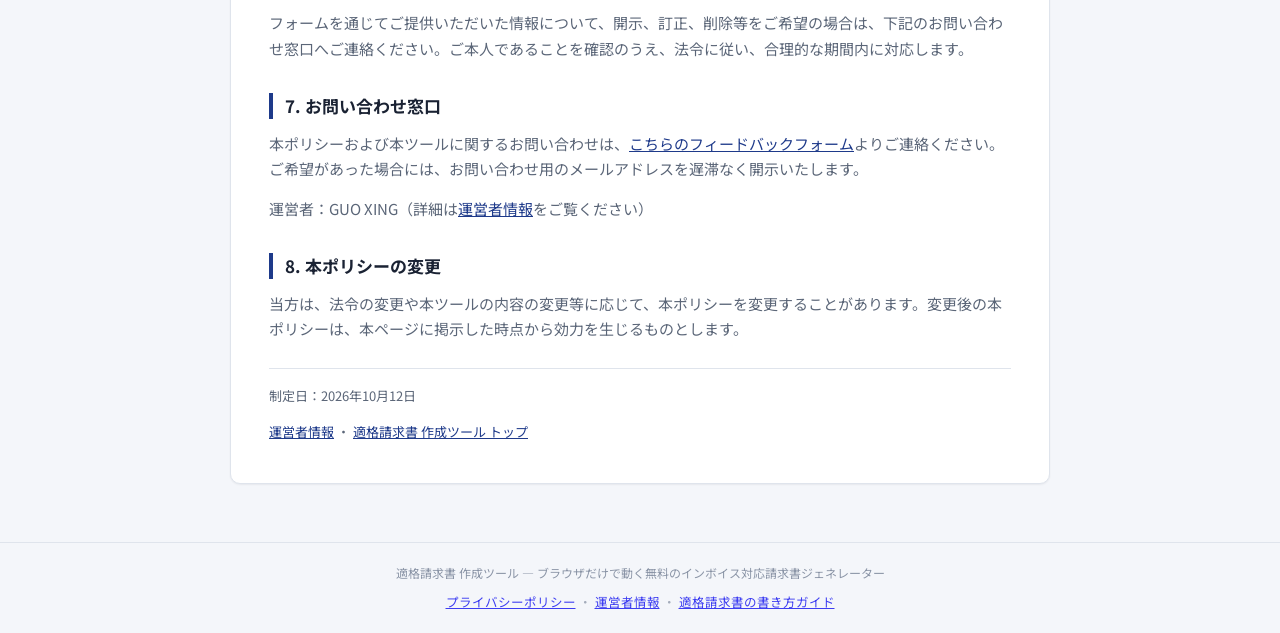
==== commit a7712b80: "リテンション：下書きを端末内に保存し、次回「前回の続きから」復元できるようにする" ====
--- a/privacy.html
+++ b/privacy.html
@@ -84,7 +84,7 @@
 
         <h2>1. 本ツールの基本的な仕組み</h2>
         <p>
-          本ツールは、<strong>すべての処理を利用者のブラウザ内だけで行う</strong>静的サイトです。請求書の作成のために入力していただいた発行者名・登録番号・宛先・明細・金額などの内容は、当方のサーバーへ送信されず、外部に保存されることもありません。ページを閉じる（またはリロードする）と、入力した内容は失われます。
+          本ツールは、<strong>すべての処理を利用者のブラウザ内だけで行う</strong>静的サイトです。請求書の作成のために入力していただいた発行者名・登録番号・宛先・明細・金額などの内容は、当方のサーバーへ送信されず、外部に保存されることもありません。ページを閉じても、次回の入力を省くために、自社情報・取引先・明細などの入力内容の一部が<strong>お使いの端末内（localStorage）にのみ</strong>保存されます。保存データはツール画面の「保存データを削除」からいつでも削除できます。当方のサーバーへ送信されることはありません。
         </p>
         <p>
           したがって、本ツールの利用にあたって、当方が利用者の請求書データを取得・保管することはありません。
--- a/style.css
+++ b/style.css
@@ -306,6 +306,82 @@
   line-height: 1.6;
 }
 
+/* ---------------- 書式（セグメント） ---------------- */
+
+.field .field-label {
+  display: block;
+  font-size: 13px;
+  font-weight: 500;
+  color: var(--c-text-muted);
+  margin-bottom: 5px;
+}
+
+.seg {
+  display: grid;
+  grid-auto-flow: column;
+  grid-auto-columns: 1fr;
+  gap: 6px;
+}
+
+.field .seg-opt {
+  display: flex;
+  align-items: center;
+  justify-content: center;
+  gap: 6px;
+  margin: 0;
+  padding: 8px 10px;
+  font-size: 13px;
+  font-weight: 500;
+  color: var(--c-text-muted);
+  background: var(--c-surface-2);
+  border: 1px solid var(--c-border);
+  border-radius: var(--radius-sm);
+  cursor: pointer;
+  text-align: center;
+  user-select: none;
+  transition: background-color .15s, border-color .15s, color .15s;
+}
+
+.field .seg-opt:hover { border-color: var(--c-border-strong); color: var(--c-text); }
+
+.field .seg-opt:has(input:checked) {
+  color: var(--c-accent);
+  background: var(--c-accent-soft);
+  border-color: var(--c-accent);
+}
+
+.seg-opt input[type="radio"] {
+  -webkit-appearance: none;
+  appearance: none;
+  display: inline-grid;
+  place-content: center;
+  width: 14px;
+  height: 14px;
+  margin: 0;
+  flex: none;
+  border: 1.5px solid var(--c-border-strong);
+  border-radius: 50%;
+  background: var(--c-surface);
+  cursor: pointer;
+}
+
+.seg-opt input[type="radio"]::before {
+  content: "";
+  width: 7px;
+  height: 7px;
+  border-radius: 50%;
+  background: var(--c-accent);
+  transform: scale(0);
+  transition: transform .12s ease;
+}
+
+.seg-opt input[type="radio"]:checked { border-color: var(--c-accent); }
+.seg-opt input[type="radio"]:checked::before { transform: scale(1); }
+.seg-opt input[type="radio"]:focus-visible {
+  outline: 2px solid var(--c-focus);
+  outline-offset: 2px;
+}
+
 /* ---------------- 明細行 ---------------- */
 
 .rows-head,
@@ -359,10 +435,23 @@
 
 /* ---------------- プレビュー ---------------- */
 
-.preview-pane { position: sticky; top: 88px; }
+.preview-pane {
+  position: sticky;
+  top: 88px;
+  align-self: start;
+  max-height: calc(100vh - 104px);
+  overflow-y: auto;
+  padding: 2px 4px 16px;
+  scrollbar-gutter: stable;
+}
 
 @media (max-width: 980px) {
-  .preview-pane { position: static; }
+  .preview-pane {
+    position: static;
+    max-height: none;
+    overflow: visible;
+    padding: 0;
+  }
 }
 
 .preview-bar {
@@ -396,8 +485,22 @@
   border-radius: 4px;
   box-shadow: var(--shadow-lg);
   font-size: 12.5px;
+  font-weight: 400;
   line-height: 1.65;
 }
+
+/* 書式: 字体（紙面ルートに class を付与。印刷時もそのまま継承される） */
+.paper.font-mincho {
+  font-family: "Hiragino Mincho ProN", "Yu Mincho", "Noto Serif JP", serif;
+}
+/* 既定の紙面（body の --font）と同じ Noto Sans JP を先頭に置き、
+   明朝を選ばない限り従来の見た目が変わらないようにする */
+.paper.font-gothic {
+  font-family: "Noto Sans JP", "Hiragino Kaku Gothic ProN", "Yu Gothic", sans-serif;
+}
+
+/* 書式: 太字（紙面全体の基準ウェイト。見出し等の個別指定はそのまま活かす） */
+.paper.weight-bold { font-weight: 700; }
 
 /* 書類タイトル */
 .doc-title {
@@ -807,6 +910,7 @@
     gap: 0 !important;
     position: static !important;
     overflow: visible !important;
+    max-height: none !important;
     box-shadow: none !important;
     border: 0 !important;
     background: transparent !important;
@@ -942,3 +1046,41 @@
   .feedback-fab { right: 14px; bottom: 14px; padding: 11px 16px; font-size: 13px; }
   .feedback-fab svg { width: 16px; height: 16px; }
 }
+
+/* ===== 【PR】アフィリエイト（会計ソフト） ===== */
+.pr-affiliate { margin-block: 26px 10px; }
+.pr-box {
+  position: relative;
+  padding: 20px 22px 18px;
+  background: var(--c-surface-2);
+  border: 1px solid var(--c-border);
+  border-radius: 12px;
+}
+.pr-badge {
+  display: inline-block; margin: 0 0 10px; padding: 2px 8px;
+  font-size: 11.5px; font-weight: 700; letter-spacing: .04em;
+  color: var(--c-accent); background: var(--c-accent-soft);
+  border: 1px solid #c9d4ef; border-radius: 999px;
+}
+.pr-title { font-size: 16px; margin: 0 0 8px; color: var(--c-text); }
+.pr-lead { margin: 0 0 14px; font-size: 13.5px; line-height: 1.75; color: var(--c-text-muted); }
+.pr-actions { display: flex; flex-wrap: wrap; gap: 10px; }
+.pr-note { margin: 12px 0 0; font-size: 11.5px; line-height: 1.6; color: var(--c-text-faint); }
+.pr-pixel { position: absolute; left: -9999px; }
+@media print { .pr-affiliate { display: none !important; } }
+
+/* ===== 下書き復元バー（この端末内のみ） ===== */
+.draft-bar {
+  margin: 0 0 14px;
+  padding: 12px 14px;
+  background: var(--c-accent-soft);
+  border: 1px solid #c9d4ef;
+  border-radius: 10px;
+}
+.draft-text { margin: 0 0 8px; font-size: 13px; color: var(--c-text); }
+.draft-actions { display: flex; flex-wrap: wrap; align-items: center; gap: 8px; }
+.draft-delete {
+  background: none; border: 0; padding: 0; cursor: pointer;
+  color: var(--c-text-faint); font-size: 11.5px; text-decoration: underline;
+}
+@media print { .draft-bar { display: none !important; } }
